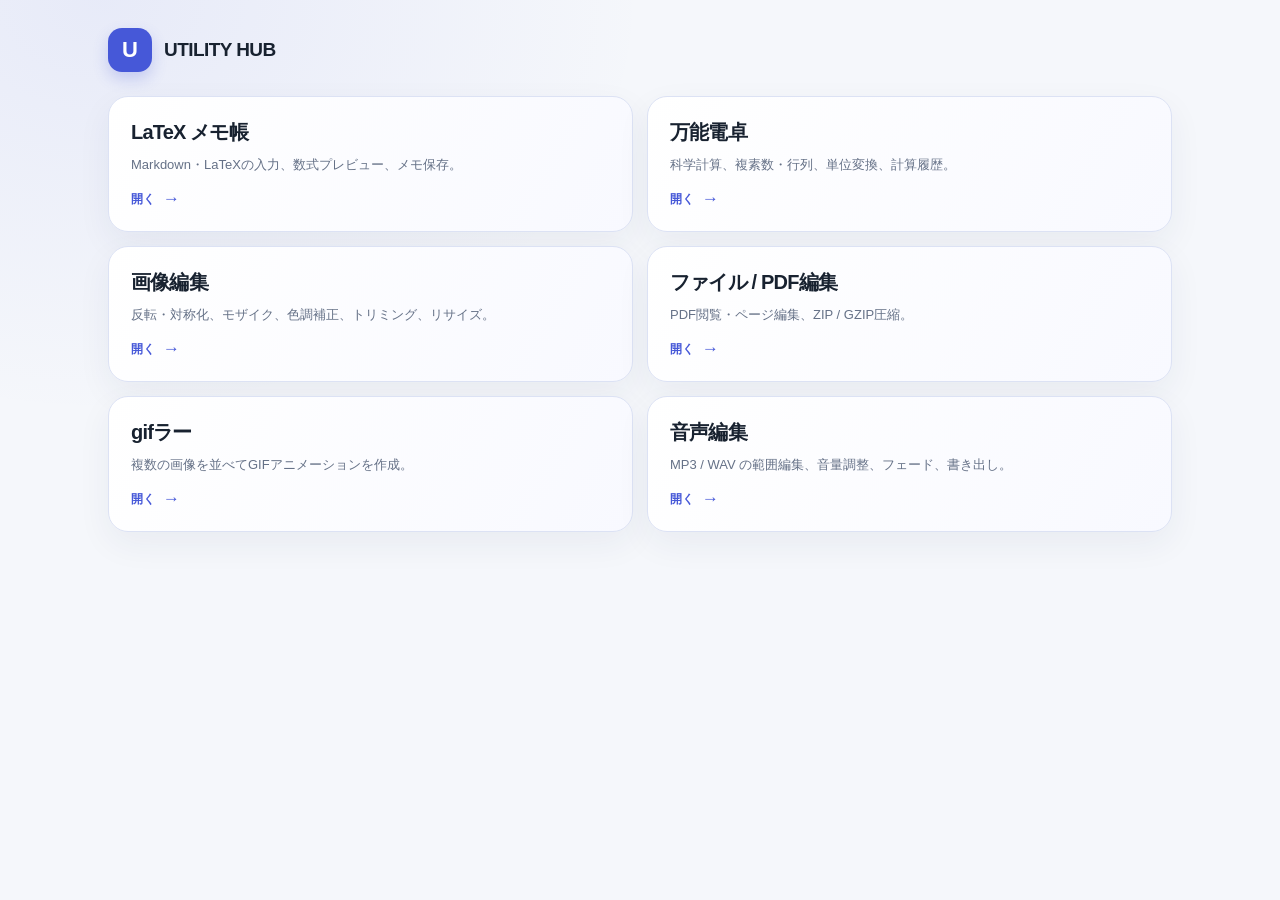
==== index.html @ 903491f3 "Add gifラー to tool directory" ====
<!doctype html>
<html lang="ja">
<head>
  <meta charset="utf-8">
  <meta name="viewport" content="width=device-width, initial-scale=1">
  <meta name="theme-color" content="#f5f7fb">
  <title>UTILITY HUB</title>
  <meta name="description" content="LaTeXメモ帳、万能電卓、画像編集、PDF編集、音声編集。">
  <style>
    :root {
      color-scheme: light;
      --ink: #182230;
      --muted: #657187;
      --line: #e1e7f0;
      --panel: #ffffff;
      --canvas: #f5f7fb;
      --accent: #4658d8;
      --accent-soft: #eef0ff;
      --shadow: 0 12px 34px rgba(28, 43, 77, 0.06);
    }
    * { box-sizing: border-box; }
    body {
      margin: 0;
      min-width: 320px;
      min-height: 100vh;
      color: var(--ink);
      background:
        radial-gradient(ellipse at 8% 0%, rgba(70, 88, 216, 0.08), transparent 34rem),
        var(--canvas);
      font-family: -apple-system, BlinkMacSystemFont, "Segoe UI", "Noto Sans JP",
        "Hiragino Kaku Gothic ProN", Meiryo, sans-serif;
    }
    a { color: inherit; }
    .shell { width: min(1120px, 100%); margin: 0 auto; padding: 34px 28px 28px; }
    .topbar { display: flex; align-items: center; justify-content: space-between; gap: 16px; margin-bottom: 62px; }
    .brand { display: flex; align-items: center; gap: 13px; min-width: 0; }
    .brand-mark {
      display: grid; width: 44px; height: 44px; flex: 0 0 44px; place-items: center;
      border-radius: 14px; background: var(--accent); color: #fff;
      box-shadow: 0 7px 15px rgba(70, 88, 216, 0.23); font-size: 22px; font-weight: 800;
    }
    .eyebrow { margin: 0 0 4px; color: var(--muted); font-size: 10px; font-weight: 800; letter-spacing: .16em; }
    .brand-name { margin: 0; font-size: 17px; font-weight: 800; letter-spacing: -.03em; }
    .top-note { color: var(--muted); font-size: 12px; }
    .hero { max-width: 760px; margin-bottom: 37px; }
    .hero-kicker {
      display: inline-flex; align-items: center; gap: 7px; padding: 6px 10px;
      border: 1px solid #dfe3ff; border-radius: 999px; background: #f0f2ff;
      color: #3e4dc0; font-size: 11px; font-weight: 750;
    }
    h1 { margin: 19px 0 12px; font-size: clamp(34px, 6vw, 55px); line-height: 1.15; letter-spacing: -.055em; }
    .hero p { margin: 0; color: var(--muted); font-size: 15px; line-height: 1.9; }
    .section-head { display: flex; align-items: end; justify-content: space-between; gap: 12px; margin: 0 0 15px; }
    h2 { margin: 0; font-size: 16px; font-weight: 800; }
    .section-caption { margin: 5px 0 0; color: var(--muted); font-size: 11px; }
    .tools-grid { display:grid; grid-template-columns:repeat(2,minmax(0,1fr)); gap:14px; }
    .featured {
      position: relative; display: grid; grid-template-columns: minmax(0, 1fr) auto;
      align-items: center; gap: 24px; min-height: 220px; padding: 30px;
      overflow: hidden; border: 1px solid #dce2f4; border-radius: 20px;
      background: linear-gradient(120deg, #fff 0%, #f8f9ff 100%); box-shadow: var(--shadow);
      text-decoration: none; transition: transform 150ms ease, box-shadow 150ms ease, border-color 150ms ease;
    }
    .featured:hover { transform: translateY(-2px); border-color: #b9c3f3; box-shadow: 0 16px 38px rgba(28,43,77,.10); }
    .featured-copy { position: relative; z-index: 1; min-width: 0; }
    .tool-label { color: var(--accent); font-size: 10px; font-weight: 800; letter-spacing: .12em; }
    .featured h3 { margin: 9px 0 8px; font-size: 25px; letter-spacing: -.04em; }
    .featured p { max-width: 590px; margin: 0; color: var(--muted); font-size: 13px; line-height: 1.8; }
    .chips { display: flex; flex-wrap: wrap; gap: 7px; margin-top: 17px; }
    .chip { padding: 5px 9px; border: 1px solid #e0e5f0; border-radius: 7px; background: #fff; color: #566177; font-size: 10px; font-weight: 650; }
    .tool-icon {
      display: grid; width: 112px; height: 112px; flex: 0 0 112px; place-items: center;
      border-radius: 25px; background: var(--accent-soft); color: var(--accent);
      font-family: Georgia, serif; font-size: 55px; font-weight: 700;
    }
    .open-label {
      display: inline-flex; align-items: center; gap: 8px; margin-top: 19px;
      color: var(--accent); font-size: 12px; font-weight: 800;
    }
    .open-arrow { font-size: 17px; transition: transform 150ms ease; }
    .featured:hover .open-arrow { transform: translateX(4px); }
    .coming-section { margin-top: 35px; }
    .coming-grid { display: grid; grid-template-columns: repeat(3, minmax(0, 1fr)); gap: 12px; }
    .coming-card {
      min-height: 112px; padding: 17px; border: 1px solid var(--line); border-radius: 13px;
      background: rgba(255,255,255,.7);
    }
    .coming-icon { display: inline-grid; width: 28px; height: 28px; place-items: center; margin-bottom: 10px; border-radius: 8px; background: #f0f2f7; color: #657187; font-size: 14px; }
    .coming-card h3 { margin: 0; font-size: 13px; }
    .coming-card p { margin: 5px 0 0; color: var(--muted); font-size: 11px; line-height: 1.6; }
    .status { display: inline-block; margin-left: 6px; color: #8b94a5; font-size: 9px; font-weight: 700; }
    footer { display: flex; justify-content: space-between; gap: 12px; margin-top: 48px; padding-top: 15px; border-top: 1px solid var(--line); color: #8a94a6; font-size: 10px; }
    @media (max-width: 650px) {
      .shell { padding: 23px 16px; }
      .topbar { margin-bottom: 43px; }
      .top-note { display: none; }
      .tools-grid { grid-template-columns:minmax(0,1fr); }
      .featured { grid-template-columns: minmax(0,1fr); padding: 23px; }
      .tool-icon { display: none; }
      .coming-grid { grid-template-columns: repeat(2, minmax(0,1fr)); }
    }
    @media (max-width: 390px) {
      .coming-grid { grid-template-columns: minmax(0,1fr); }
      footer { flex-direction: column; }
    }
  
    /* Minimal tool directory */
    .shell { padding-top: 28px; }
    .topbar { margin-bottom: 24px; }
    .brand { gap: 12px; }
    .brand .brand-name { font-size: 19px; }
    .tools-grid { grid-template-columns: repeat(2, minmax(0, 1fr)); gap: 14px; }
    .featured { display: block; min-height: 0; padding: 22px; }
    .featured-copy { min-height: 0; }
    .featured h3 { margin: 0 0 8px; font-size: 20px; }
    .featured p { line-height: 1.7; }
    .tool-label, .chips, .tool-icon { display: none !important; }
    .open-label { margin-top: 13px; }
    @media (max-width: 650px) { .tools-grid { grid-template-columns: minmax(0, 1fr); } }
  </style>
</head>
<body>
  <main class="shell">
    <header class="topbar">
      <div class="brand">
        <div class="brand-mark" aria-hidden="true">U</div>
        <p class="brand-name">UTILITY HUB</p>
      </div>
    </header>
    <section aria-label="ツール">
      <div class="tools-grid">
        <a class="featured" href="latex-memo.html" aria-label="LaTeX メモ帳を開く">
          <div class="featured-copy">
            <h3>LaTeX メモ帳</h3>
            <p>Markdown・LaTeXの入力、数式プレビュー、メモ保存。</p>
            <span class="open-label">開く <span class="open-arrow" aria-hidden="true">→</span></span>
          </div>
        </a>
        <a class="featured" href="calculator.html" aria-label="万能電卓を開く">
          <div class="featured-copy">
            <h3>万能電卓</h3>
            <p>科学計算、複素数・行列、単位変換、計算履歴。</p>
            <span class="open-label">開く <span class="open-arrow" aria-hidden="true">→</span></span>
          </div>
        </a>
        <a class="featured" href="image-editor.html" aria-label="画像編集を開く">
          <div class="featured-copy">
            <h3>画像編集</h3>
            <p>反転・対称化、モザイク、色調補正、トリミング、リサイズ。</p>
            <span class="open-label">開く <span class="open-arrow" aria-hidden="true">→</span></span>
          </div>
        </a>
        <a class="featured" href="file-editor.html" aria-label="ファイル・PDF編集を開く">
          <div class="featured-copy">
            <h3>ファイル / PDF編集</h3>
            <p>PDF閲覧・ページ編集、ZIP / GZIP圧縮。</p>
            <span class="open-label">開く <span class="open-arrow" aria-hidden="true">→</span></span>
          </div>
        </a>
        <a class="featured" href="gif-maker.html" aria-label="gifラーを開く">
          <div class="featured-copy">
            <h3>gifラー</h3>
            <p>複数の画像を並べてGIFアニメーションを作成。</p>
            <span class="open-label">開く <span class="open-arrow" aria-hidden="true">→</span></span>
          </div>
        </a>
        <a class="featured" href="audio-editor.html" aria-label="音声編集を開く">
          <div class="featured-copy">
            <h3>音声編集</h3>
            <p>MP3 / WAV の範囲編集、音量調整、フェード、書き出し。</p>
            <span class="open-label">開く <span class="open-arrow" aria-hidden="true">→</span></span>
          </div>
        </a>
      </div>
    </section>
  </main>
</body>
</html>
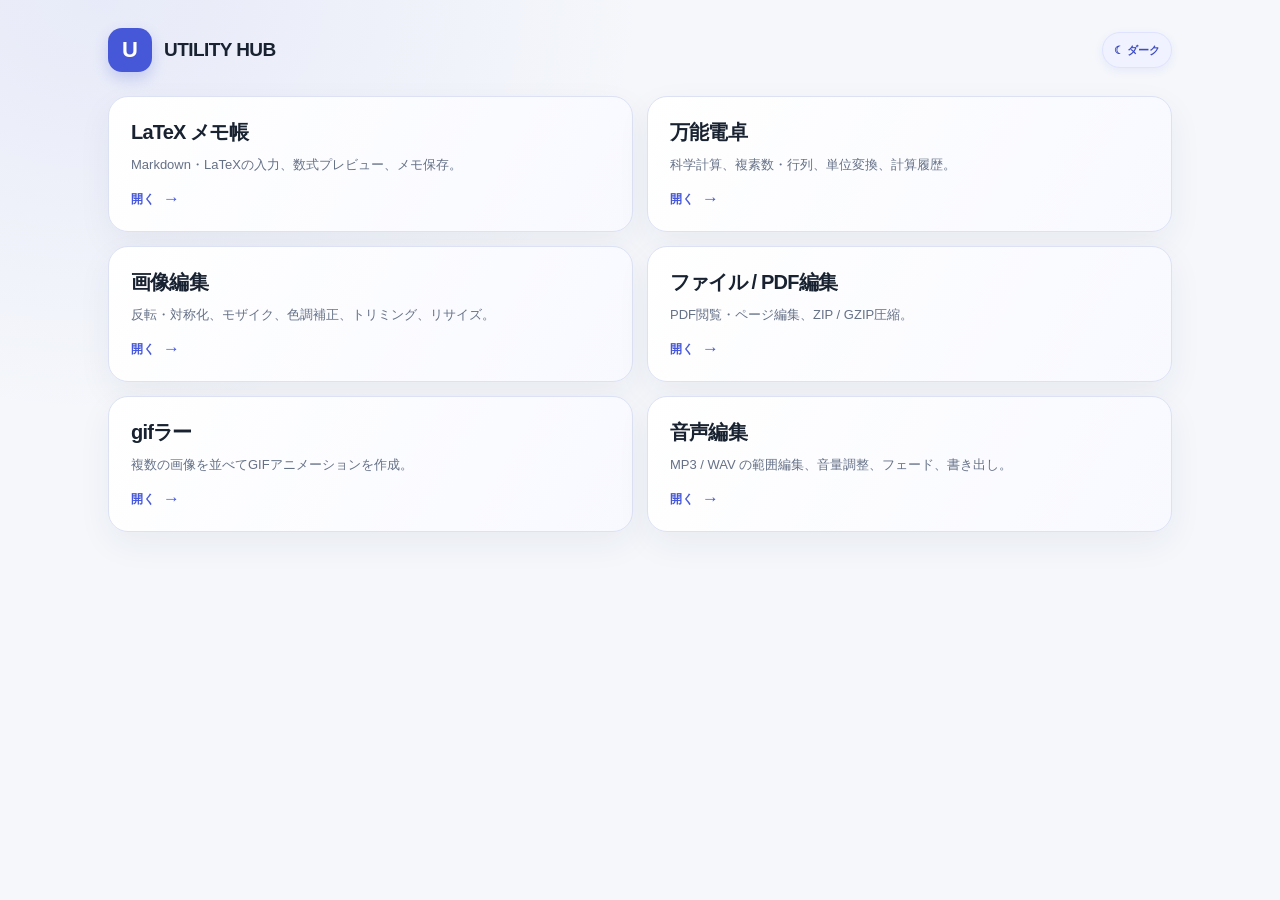
==== commit 7b09fbd6: "Enable shared dark mode" ====
--- a/index.html
+++ b/index.html
@@ -118,6 +118,8 @@
     .open-label { margin-top: 13px; }
     @media (max-width: 650px) { .tools-grid { grid-template-columns: minmax(0, 1fr); } }
   </style>
+  <link rel="stylesheet" href="theme.css">
+  <script src="theme.js"></script>
 </head>
 <body>
   <main class="shell">
--- a/theme.css
+++ b/theme.css
@@ -0,0 +1,231 @@
+/* Shared UTILITY HUB theme. Pages opt in by loading this file. */
+html[data-theme="dark"] {
+  color-scheme: dark;
+  --ink: #e8edf7;
+  --muted: #a6b2c5;
+  --line: #344257;
+  --panel: #182335;
+  --canvas: #0d1420;
+  --accent: #a4b0ff;
+  --accent-soft: #273158;
+  --soft: #273158;
+  --shadow: 0 14px 38px rgba(0, 0, 0, 0.28);
+}
+
+html[data-theme="dark"] body {
+  color: var(--ink) !important;
+  background-color: var(--canvas) !important;
+}
+
+html[data-theme="dark"] :is(
+  .panel, .featured, .coming-card, .guide, .history-item, .result-box,
+  .convert-result, .wave-wrap, .drop, .saved-note, .saved-section,
+  .character-count-panel, .library-section, .library-sidebar,
+  .library-note-row, .preview-wrap, .preview-box, .stage, .canvas-wrap,
+  .pdf-controls, .pdf-placeholder, .file-card, .file-item, .frame-card,
+  .frame-item, .tool-card, .card, .workspace-card
+) {
+  color: var(--ink);
+  background-color: var(--panel) !important;
+  border-color: var(--line) !important;
+  box-shadow: var(--shadow);
+}
+
+html[data-theme="dark"] :is(.drop, .drop-area, .dropzone) {
+  background: #121d2d !important;
+  border-color: #52627e !important;
+  color: var(--ink) !important;
+}
+
+html[data-theme="dark"] :is(.drop.drag, .drop.is-dragging, .dropzone.drag) {
+  background: #202d4b !important;
+  border-color: var(--accent) !important;
+}
+
+html[data-theme="dark"] :is(
+  .panel-heading, .panel-head, .panel-header, .group, .tabs,
+  .pdf-control-head, .library-section-header, .library-main-header,
+  .saved-note-expanded, footer, .footer, .footer-meta
+) {
+  border-color: var(--line) !important;
+}
+
+html[data-theme="dark"] :is(
+  h1, h2, h3, h4, .brand-name, .eyebrow, .top-note, .hero p,
+  .intro, .section-caption, .panel-subtitle, .panel h2, .group-title,
+  .field label, .field-row label, .expression-label, .input-hint,
+  .sub, .back, .file-meta, .playtime, .history-expression,
+  .history-result, .saved-description, .saved-note-title,
+  .saved-note-excerpt, .saved-note-date, .library-description,
+  .library-note-title, .library-note-excerpt, .library-sidebar-title,
+  .character-count-label, .guide p, .guide code, .tool-label,
+  .coming-card p, .status, #calc-status, #preview, #result,
+  .pdf-status, .empty-state, .hint, .muted
+) {
+  color: var(--ink) !important;
+}
+
+html[data-theme="dark"] :is(
+  .eyebrow, .top-note, .intro, .section-caption, .panel-subtitle,
+  .input-hint, .sub, .back, .file-meta, .playtime,
+  .history-expression, .saved-description, .saved-note-excerpt,
+  .saved-note-date, .library-description, .library-note-excerpt,
+  .library-sidebar-title, .character-count-hint, .coming-card p,
+  .footer, footer, .muted, .hint, #calc-status
+) {
+  color: var(--muted) !important;
+}
+
+html[data-theme="dark"] :is(
+  .kicker, .hero-kicker, .home-link, .version-pill, .chip,
+  .example, .tool-icon, .memo-menu-count, .saved-count,
+  .library-folder-button.is-active, .tab.active
+) {
+  color: var(--accent) !important;
+  background-color: var(--accent-soft) !important;
+  border-color: #414f83 !important;
+}
+
+html[data-theme="dark"] :is(
+  .coming-icon, .angle-switch, .angle-switch button.active,
+  .key.function, .swap-button, .history-actions button,
+  .saved-tools-row, .library-folder-button
+) {
+  color: var(--ink) !important;
+  background-color: #202d42 !important;
+  border-color: var(--line) !important;
+}
+
+html[data-theme="dark"] :is(
+  button, .btn, .small-button, .utility-button, .example,
+  .tab, .history-actions button
+):not(.primary-button):not(.primary):not(.pri):not(.key.equals) {
+  color: var(--ink);
+  background-color: #202d42;
+  border-color: var(--line);
+}
+
+html[data-theme="dark"] :is(
+  button, .btn, .small-button, .utility-button, .example,
+  .tab, .history-actions button
+):not(:disabled):not(.primary-button):not(.primary):not(.pri):not(.key.equals):hover {
+  background-color: #2a3952;
+  border-color: #536582;
+}
+
+html[data-theme="dark"] :is(
+  .primary-button, .btn.primary, .btn.pri, .btn-primary,
+  .key.equals, button.primary
+) {
+  color: #fff !important;
+  background: #5366df !important;
+  border-color: #6878ef !important;
+}
+
+html[data-theme="dark"] :is(
+  input:not([type="range"]):not([type="checkbox"]):not([type="radio"]),
+  select, textarea
+) {
+  color: var(--ink) !important;
+  background-color: #111c2b !important;
+  border-color: #3a4960 !important;
+}
+
+html[data-theme="dark"] :is(
+  input:not([type="range"]):not([type="checkbox"]):not([type="radio"]),
+  select, textarea
+)::placeholder {
+  color: #8794aa !important;
+  opacity: 1;
+}
+
+html[data-theme="dark"] :is(input, select, textarea):focus {
+  border-color: var(--accent) !important;
+}
+
+html[data-theme="dark"] :is(input[type="range"], input[type="checkbox"], input[type="radio"]) {
+  accent-color: #8f9cff;
+}
+
+html[data-theme="dark"] :is(pre, code, .guide code, .saved-note-content pre) {
+  color: #d9e4f8 !important;
+  background-color: #111c2b !important;
+  border-color: var(--line) !important;
+}
+
+html[data-theme="dark"] :is(.key.operator, .angle-switch button.active) {
+  color: #c4ccff !important;
+  background: #2c3965 !important;
+}
+
+html[data-theme="dark"] :is(.key.danger, .btn.danger, .error) {
+  color: #ffaaa5 !important;
+}
+
+html[data-theme="dark"] :is(#result, .history-result, .convert-result) {
+  color: #e0e6ff !important;
+}
+
+html[data-theme="dark"] :is(.saved-empty, .history-empty) {
+  color: var(--muted) !important;
+  border-color: #46546b !important;
+  background: #142033 !important;
+}
+
+html[data-theme="dark"] .pdf-page {
+  color: #1c2430 !important;
+  background: #fff !important;
+}
+
+.theme-toggle {
+  display: inline-flex;
+  min-height: 36px;
+  flex: 0 0 auto;
+  align-items: center;
+  justify-content: center;
+  gap: 7px;
+  margin-left: 10px;
+  padding: 7px 11px;
+  border: 1px solid #dfe3ff;
+  border-radius: 999px;
+  background: #f0f2ff;
+  color: #3e4dc0;
+  box-shadow: 0 3px 10px rgba(70, 88, 216, 0.08);
+  font: inherit;
+  font-size: 11px;
+  font-weight: 750;
+  white-space: nowrap;
+  cursor: pointer;
+  transition: background 120ms ease, border-color 120ms ease, transform 120ms ease;
+}
+
+.theme-toggle:hover {
+  border-color: #aeb8f3;
+  background: #e7eaff;
+}
+
+.theme-toggle:focus-visible {
+  outline: 3px solid rgba(130, 146, 255, 0.35);
+  outline-offset: 2px;
+}
+
+html[data-theme="dark"] .theme-toggle {
+  color: #e3e8ff;
+  background: #253252;
+  border-color: #465786;
+  box-shadow: 0 4px 14px rgba(0, 0, 0, 0.25);
+}
+
+html[data-theme="dark"] .theme-toggle:hover {
+  background: #304064;
+  border-color: #7182b8;
+}
+
+@media (max-width: 520px) {
+  .theme-toggle {
+    min-height: 33px;
+    margin-left: 4px;
+    padding: 6px 8px;
+    font-size: 10px;
+  }
+}
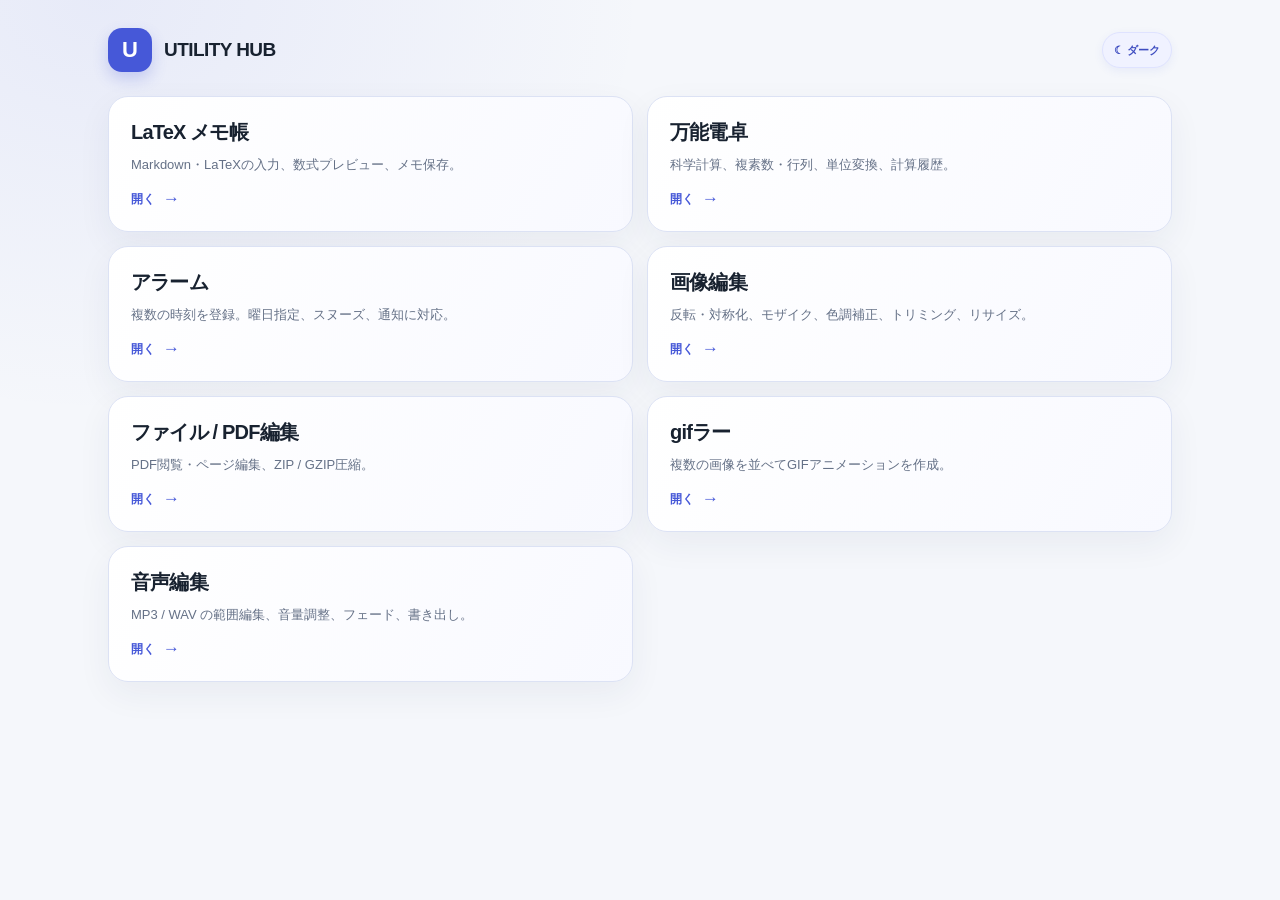
==== commit 95ebfcec: "Add alarm to utility hub" ====
--- a/index.html
+++ b/index.html
@@ -5,7 +5,7 @@
   <meta name="viewport" content="width=device-width, initial-scale=1">
   <meta name="theme-color" content="#f5f7fb">
   <title>UTILITY HUB</title>
-  <meta name="description" content="LaTeXメモ帳、万能電卓、画像編集、PDF編集、音声編集。">
+  <meta name="description" content="LaTeXメモ帳、万能電卓、アラーム、画像編集、PDF編集、音声編集。 ">
   <style>
     :root {
       color-scheme: light;
@@ -118,7 +118,7 @@
     .open-label { margin-top: 13px; }
     @media (max-width: 650px) { .tools-grid { grid-template-columns: minmax(0, 1fr); } }
   </style>
-  <link rel="stylesheet" href="theme.css">
+  <link rel="stylesheet" href="theme.css?v=20261122-contrastfix3">
   <script src="theme.js"></script>
 </head>
 <body>
@@ -142,6 +142,13 @@
           <div class="featured-copy">
             <h3>万能電卓</h3>
             <p>科学計算、複素数・行列、単位変換、計算履歴。</p>
+            <span class="open-label">開く <span class="open-arrow" aria-hidden="true">→</span></span>
+          </div>
+        </a>
+        <a class="featured" href="alarm.html" aria-label="アラームを開く">
+          <div class="featured-copy">
+            <h3>アラーム</h3>
+            <p>複数の時刻を登録。曜日指定、スヌーズ、通知に対応。</p>
             <span class="open-label">開く <span class="open-arrow" aria-hidden="true">→</span></span>
           </div>
         </a>
--- a/theme.css
+++ b/theme.css
@@ -229,3 +229,276 @@
     font-size: 10px;
   }
 }
+
+
+/* CodeMirror paints its own editor surface, so theme it explicitly. */
+html[data-theme="dark"] .source-editor {
+  background: #111c2b !important;
+  border-color: #3a4960 !important;
+}
+
+html[data-theme="dark"] .source-editor:focus-within {
+  background: #111c2b !important;
+  border-color: #8190ee !important;
+}
+
+html[data-theme="dark"] .source-editor .cm-editor {
+  color: #e3eaf7 !important;
+  background: #111c2b !important;
+}
+
+html[data-theme="dark"] .source-editor .cm-scroller {
+  color: #e3eaf7 !important;
+  background: #111c2b !important;
+}
+
+html[data-theme="dark"] .source-editor .cm-content {
+  color: #e3eaf7 !important;
+  caret-color: #aab5ff !important;
+  background: transparent !important;
+}
+
+html[data-theme="dark"] .source-editor .cm-line {
+  color: #e3eaf7 !important;
+}
+
+html[data-theme="dark"] .source-editor .cm-gutters {
+  color: #8493aa !important;
+  background: #172438 !important;
+  border-right-color: #34445c !important;
+}
+
+html[data-theme="dark"] .source-editor .cm-gutterElement {
+  color: #8493aa !important;
+}
+
+html[data-theme="dark"] .source-editor .cm-activeLine,
+html[data-theme="dark"] .source-editor .cm-activeLineGutter {
+  background: rgba(119, 139, 205, 0.13) !important;
+}
+
+html[data-theme="dark"] .source-editor .cm-cursor {
+  border-left-color: #aab5ff !important;
+}
+
+html[data-theme="dark"] .source-editor .cm-selectionBackground,
+html[data-theme="dark"] .source-editor .cm-content ::selection {
+  background: rgba(120, 143, 255, 0.32) !important;
+}
+
+html[data-theme="dark"] #source,
+html[data-theme="dark"] textarea#source,
+html[data-theme="dark"] textarea#source:focus {
+  color: #e3eaf7 !important;
+  background: #111c2b !important;
+  border-color: #3a4960 !important;
+}
+
+html[data-theme="dark"] .editor-hint {
+  color: #a6b2c5 !important;
+}
+
+
+/* Keep the memo count as a small corner badge on the compact menu control. */
+.memo-menu-button .memo-menu-count {
+  position: absolute;
+  top: -6px;
+  right: -6px;
+  min-width: 17px;
+  height: 17px;
+  padding: 0 4px;
+  border: 1px solid #fff;
+  border-radius: 999px;
+  font-size: 9px;
+  line-height: 1;
+}
+
+html[data-theme="dark"] .memo-menu-button .memo-menu-count {
+  color: #eef0ff !important;
+  background: #5366df !important;
+  border-color: #182335 !important;
+}
+
+
+/* High-specificity fallback for CodeMirror and the LaTeX textarea. */
+html[data-theme="dark"] body .editor-area #source-editor,
+html[data-theme="dark"] body .editor-area #source-editor .cm-editor,
+html[data-theme="dark"] body .editor-area #source-editor .cm-scroller,
+html[data-theme="dark"] body .editor-area #source-editor .cm-content,
+html[data-theme="dark"] body .editor-area #source-editor .cm-line {
+  color: #e3eaf7 !important;
+  background-color: #111c2b !important;
+}
+
+html[data-theme="dark"] body .editor-area #source-editor .cm-gutters,
+html[data-theme="dark"] body .editor-area #source-editor .cm-gutterElement {
+  color: #8493aa !important;
+  background-color: #172438 !important;
+}
+
+html[data-theme="dark"] body .editor-area #source {
+  color: #e3eaf7 !important;
+  background-color: #111c2b !important;
+  border-color: #3a4960 !important;
+}
+
+
+/* Contrast audit: replace leftover light surfaces in dark mode.
+   background-color alone does not remove gradients or images from background shorthand. */
+html[data-theme="dark"] body {
+  background: var(--canvas) !important;
+}
+
+/* High-contrast result surfaces and cards across all tools. */
+html[data-theme="dark"] :is(
+  .result-box, .deviation-result, .convert-result, .guide,
+  .notice, .effect-info, .pdf-control-block, .file-row,
+  .empty, .empty-message, .history-item, .saved-empty
+) {
+  color: var(--ink) !important;
+  background: #172337 !important;
+  border-color: var(--line) !important;
+}
+
+/* The home screen's featured tool cards use a light gradient in their page CSS. */
+html[data-theme="dark"] .featured {
+  color: var(--ink) !important;
+  background: #172337 !important;
+  border-color: var(--line) !important;
+}
+html[data-theme="dark"] .featured p,
+html[data-theme="dark"] .featured h2,
+html[data-theme="dark"] .featured h3 {
+  color: var(--ink) !important;
+}
+html[data-theme="dark"] .featured .open-label,
+html[data-theme="dark"] .featured .tool-label {
+  color: var(--accent) !important;
+}
+
+/* Calculator result values were explicitly colored for the light gradient. */
+html[data-theme="dark"] :is(#result, #deviation-value, .history-result, .convert-result) {
+  color: #e8edf7 !important;
+}
+html[data-theme="dark"] :is(#result, #deviation-value).error {
+  color: #ffaaa5 !important;
+}
+
+/* Image/GIF transparency previews keep a checkerboard, but use dark squares. */
+html[data-theme="dark"] :is(.preview-wrap, .preview) {
+  color: var(--ink) !important;
+  background: repeating-conic-gradient(#263349 0% 25%, #172337 0% 50%) 50% / 18px 18px !important;
+  border-color: var(--line) !important;
+}
+html[data-theme="dark"] :is(.preview-wrap.empty, .preview-wrap.empty .empty-message) {
+  color: var(--muted) !important;
+}
+html[data-theme="dark"] :is(.drop, .drop.drag, .drop.is-dragging, .dropzone) {
+  color: var(--ink) !important;
+  background: #172337 !important;
+  border-color: #52627e !important;
+}
+html[data-theme="dark"] :is(.drop.drag, .drop.is-dragging, .dropzone.drag) {
+  background: #202d4b !important;
+  border-color: var(--accent) !important;
+}
+
+/* Labels and compact controls that used fixed dark-gray text in light mode. */
+html[data-theme="dark"] :is(
+  .slider-row label, .range-row label, .checkline, .wave-legend,
+  .pdf-control-title, .page-counter, .pdf-page-label,
+  .library-note-info, .library-note-folder, .deviation-meta,
+  .deviation-formula, .empty-message, .empty, .effect-info,
+  .notice, .pdf-meta, .status, .saved-feedback
+) {
+  color: var(--muted) !important;
+}
+html[data-theme="dark"] :is(
+  .group, .pdf-control-block, .file-row, .library-note-row,
+  .library-sidebar, .library-section, .saved-section
+) {
+  border-color: var(--line) !important;
+}
+html[data-theme="dark"] :is(.pdf-control-block, .file-row) {
+  background: #172337 !important;
+}
+html[data-theme="dark"] .viewer-stage {
+  background: #101a29 !important;
+}
+html[data-theme="dark"] .pdf-page-frame {
+  background: #172337 !important;
+  border-color: var(--line) !important;
+}
+html[data-theme="dark"] .pdf-page-label {
+  color: var(--muted) !important;
+}
+html[data-theme="dark"] .progress {
+  background: #2a3850 !important;
+}
+html[data-theme="dark"] .progress > span {
+  background: var(--accent) !important;
+}
+html[data-theme="dark"] .frame img {
+  background: #263349 !important;
+}
+
+/* Preserve a clear selected state for navigation and library filters. */
+html[data-theme="dark"] .tab.active {
+  color: #e5e9ff !important;
+  background: #2c3965 !important;
+  border-bottom-color: var(--accent) !important;
+}
+html[data-theme="dark"] .library-folder-button.is-active {
+  color: #e5e9ff !important;
+  background: #2c3965 !important;
+  border-color: #5366a8 !important;
+}
+html[data-theme="dark"] :is(
+  .saved-filter-button[aria-pressed="true"],
+  .library-favorite-button[aria-pressed="true"]
+) {
+  color: #ffe6a3 !important;
+  background: #3b3424 !important;
+  border-color: #79663b !important;
+}
+
+/* Native form controls, including option menus, follow the selected scheme. */
+html[data-theme="dark"] select,
+html[data-theme="dark"] option {
+  color-scheme: dark;
+}
+
+
+
+/* Ensure compact marks and memo body text remain legible in dark mode. */
+html[data-theme="dark"] :is(.brand-mark, .mark) {
+  color: #fff !important;
+  background: #5366df !important;
+}
+html[data-theme="dark"] .panel-icon {
+  color: #c7d1e6 !important;
+  background: #26354b !important;
+}
+html[data-theme="dark"] .output-panel .panel-icon {
+  color: #d7ddff !important;
+  background: #2c3965 !important;
+}
+html[data-theme="dark"] :is(.saved-note-content, .saved-note-rendered) {
+  color: var(--ink) !important;
+}
+html[data-theme="dark"] .saved-note-favorite {
+  color: #d9c27d !important;
+  background: #202d42 !important;
+  border-color: var(--line) !important;
+}
+html[data-theme="dark"] .saved-note-favorite[aria-pressed="true"] {
+  color: #ffe6a3 !important;
+  background: #3b3424 !important;
+  border-color: #79663b !important;
+}
+html[data-theme="dark"] .footer-meta strong {
+  color: var(--muted) !important;
+}
+html[data-theme="dark"] :is(#preview .katex-error, .saved-note-rendered .katex-error) {
+  color: #ffaaa5 !important;
+}
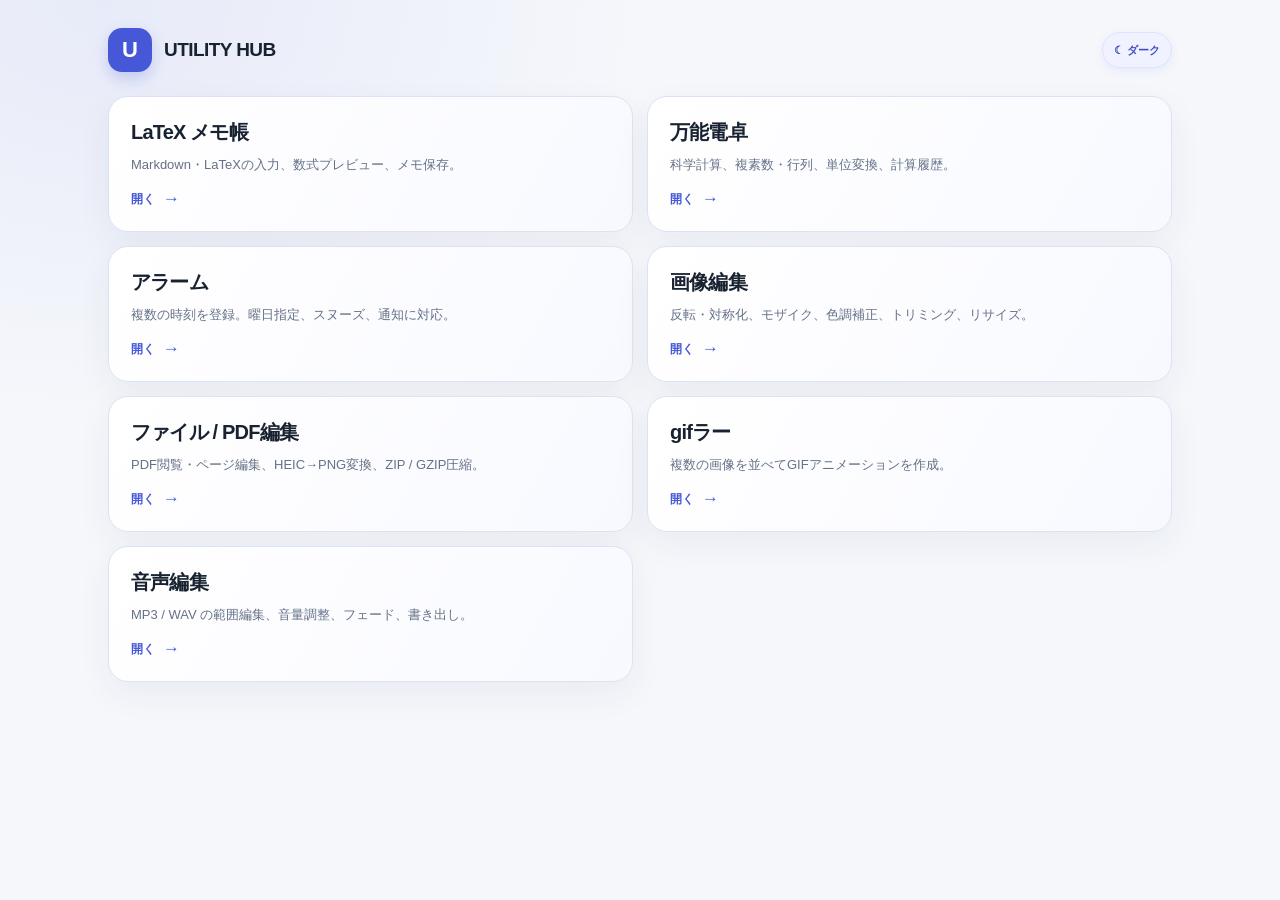
==== commit 67e3cd67: "Mention HEIC to PNG in file tools card" ====
--- a/index.html
+++ b/index.html
@@ -162,7 +162,7 @@
         <a class="featured" href="file-editor.html" aria-label="ファイル・PDF編集を開く">
           <div class="featured-copy">
             <h3>ファイル / PDF編集</h3>
-            <p>PDF閲覧・ページ編集、ZIP / GZIP圧縮。</p>
+            <p>PDF閲覧・ページ編集、HEIC→PNG変換、ZIP / GZIP圧縮。</p>
             <span class="open-label">開く <span class="open-arrow" aria-hidden="true">→</span></span>
           </div>
         </a>
